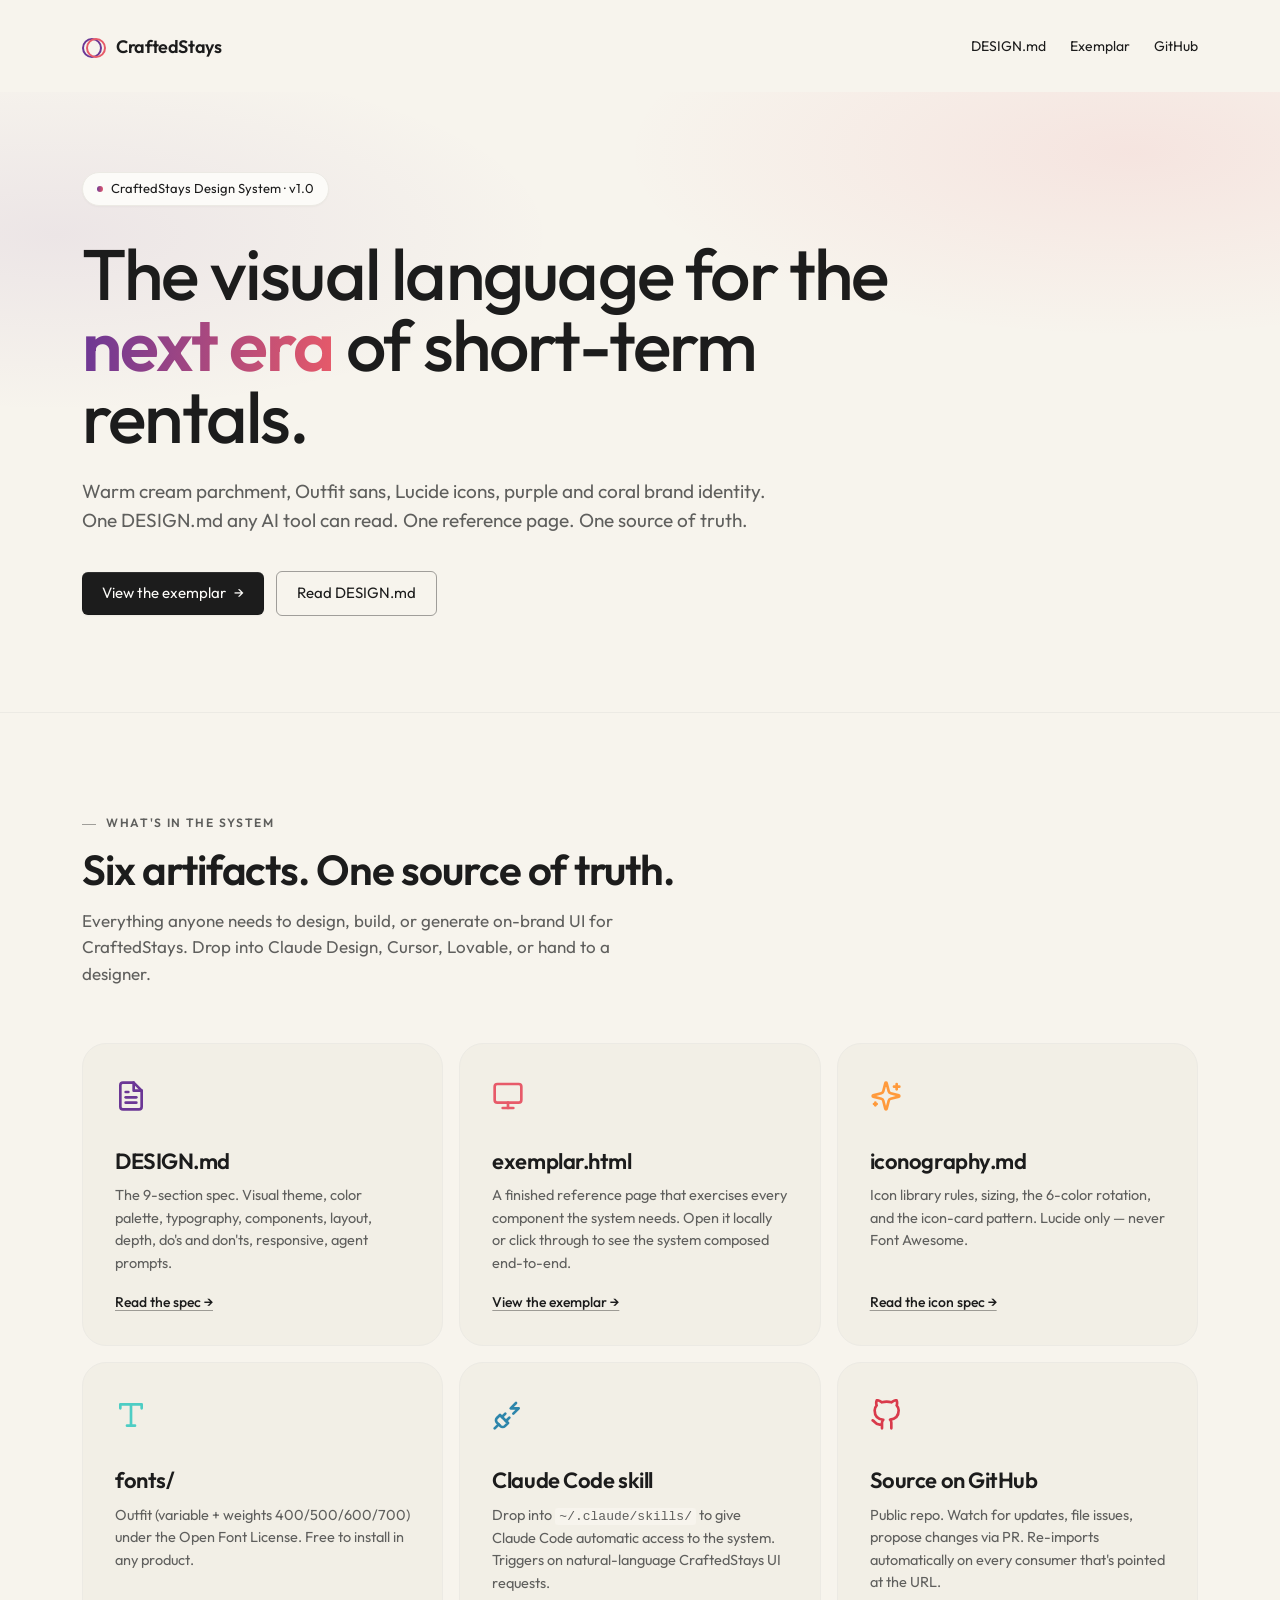
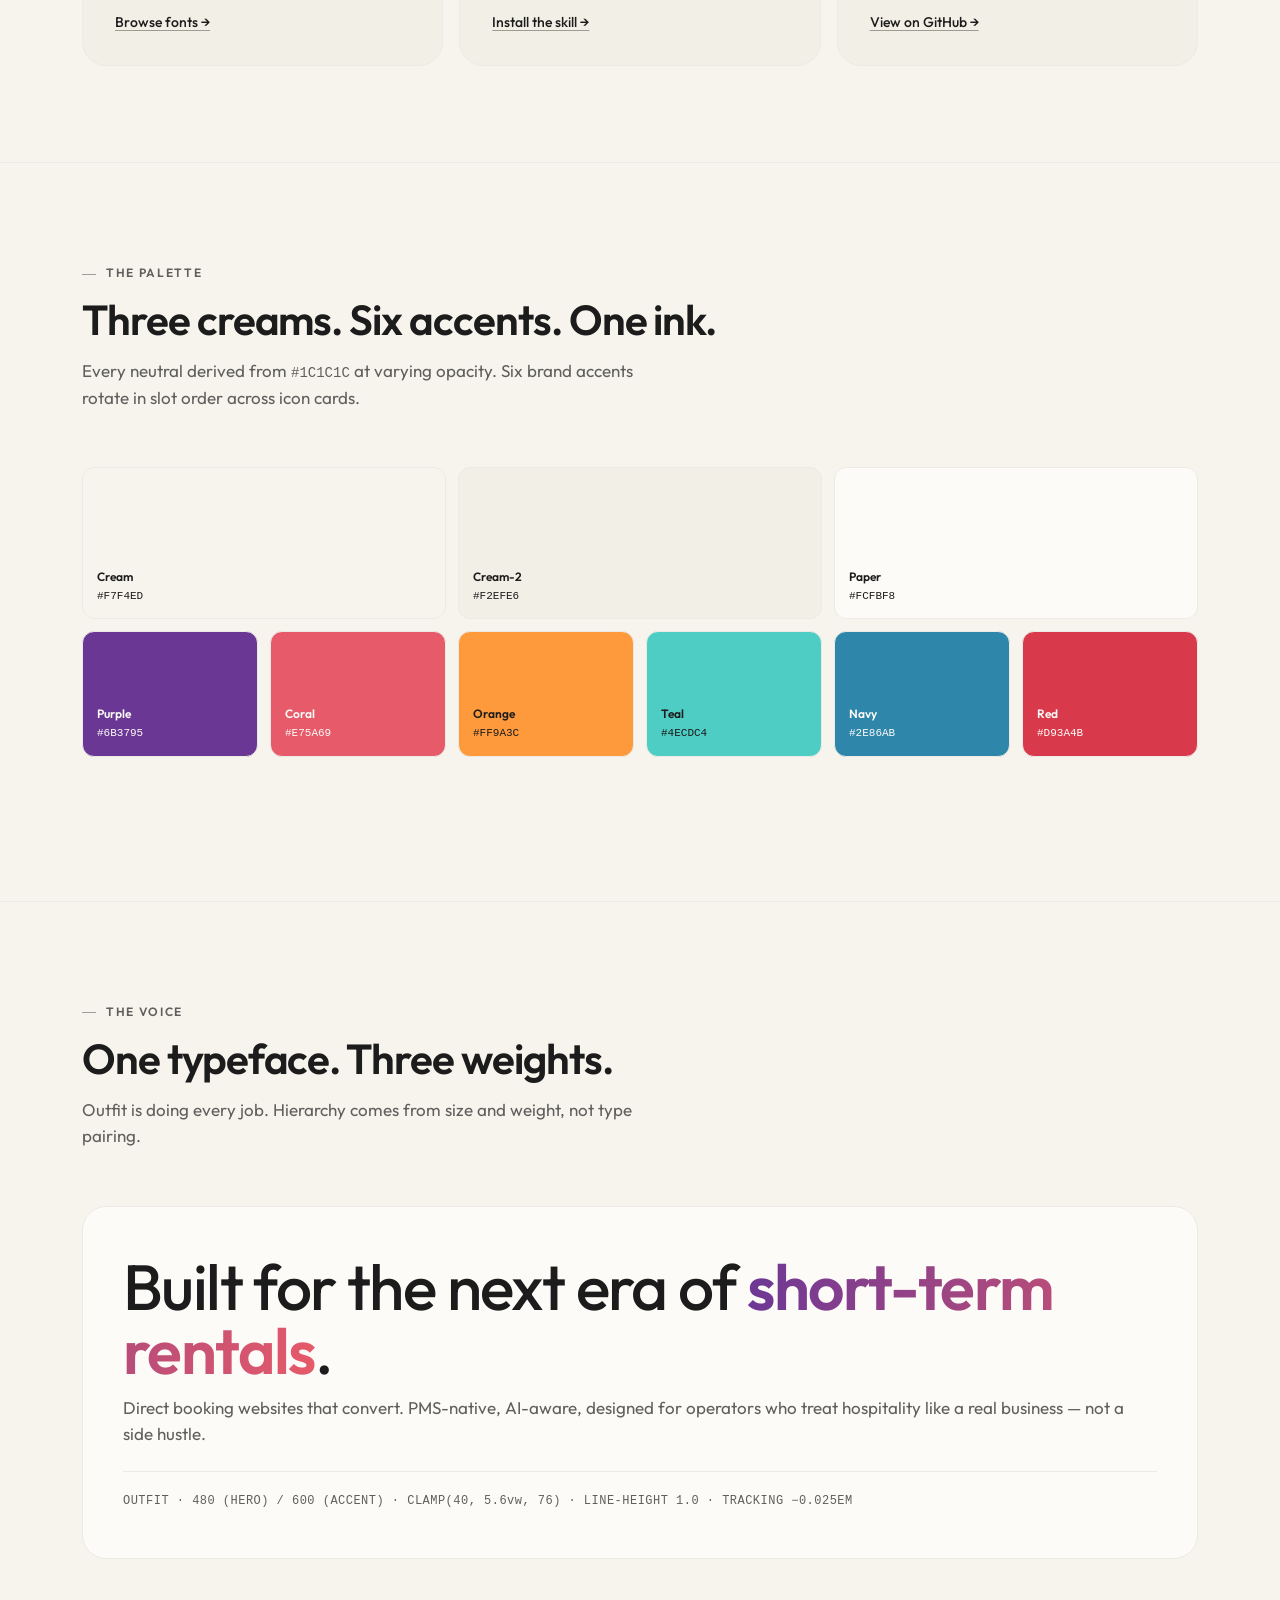
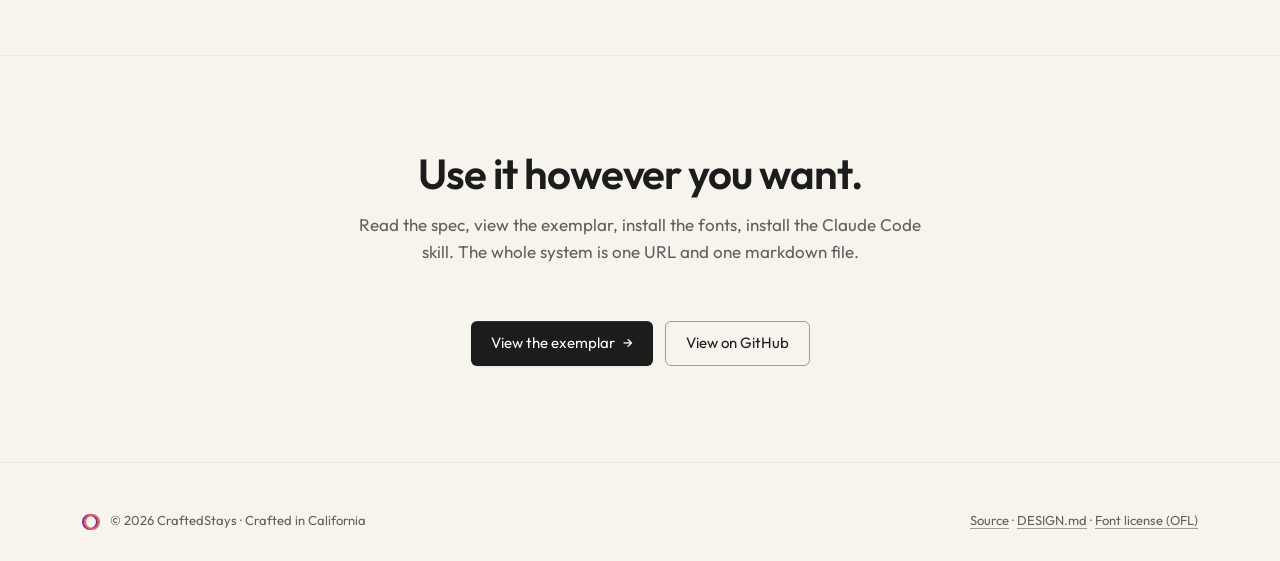
==== index.html @ 86443a81 "Add branded landing page (index.html) for GitHub Pages Self-contained HTML demonstrating the design " ====
<!doctype html>
<html lang="en">
<head>
<meta charset="utf-8" />
<meta name="viewport" content="width=device-width, initial-scale=1" />
<title>CraftedStays Design System</title>
<meta name="description" content="The locked visual language for CraftedStays. Warm cream parchment + Outfit sans + Lucide icons + purple/coral brand identity. DESIGN.md + exemplar + fonts.">
<link rel="preconnect" href="https://fonts.googleapis.com">
<link rel="preconnect" href="https://fonts.gstatic.com" crossorigin>
<link href="https://fonts.googleapis.com/css2?family=Outfit:wght@400;500;600;700&display=swap" rel="stylesheet">
<style>
  :root{
    --cream:#F7F4ED;
    --cream-2:#F2EFE6;
    --paper:#FCFBF8;
    --ink:#1C1C1C;
    --ink-60:#5F5F5D;
    --ink-40:rgba(28,28,28,0.40);
    --line:#ECEAE4;
    --line-strong:#D8D4C6;
    --purple:#6B3795;
    --coral:#E75A69;
    --orange:#FF9A3C;
    --teal:#4ECDC4;
    --navy:#2E86AB;
    --red:#D93A4B;
    --grad: linear-gradient(95deg, #6B3795 0%, #E75A69 100%);
    --max:1180px;
  }
  *{box-sizing:border-box}
  html,body{margin:0;padding:0}
  body{
    font-family:'Outfit',ui-sans-serif,system-ui,sans-serif;
    background:var(--cream);
    color:var(--ink);
    -webkit-font-smoothing:antialiased;
    line-height:1.5;
  }
  .wrap{max-width:var(--max);margin:0 auto;padding:0 32px}

  /* Nav */
  .nav{padding:24px 0}
  .nav-inner{display:flex;align-items:center;justify-content:space-between;height:44px}
  .logo{display:flex;align-items:center;gap:10px;font-weight:600;font-size:18px;letter-spacing:-0.02em}
  .logo-mark{width:24px;height:24px;position:relative;flex-shrink:0}
  .logo-mark::before,.logo-mark::after{content:"";position:absolute;width:16px;height:16px;border:2.5px solid var(--purple);border-radius:50%}
  .logo-mark::before{left:0;top:4px}
  .logo-mark::after{right:0;top:4px;border-color:var(--coral)}
  .nav-links{display:flex;gap:24px;align-items:center}
  .nav a{color:var(--ink);text-decoration:none;font-size:14px;font-weight:400}
  .nav a:hover{text-decoration:underline;text-underline-offset:3px}

  /* Buttons */
  .btn{display:inline-flex;align-items:center;gap:8px;padding:10px 20px;border-radius:6px;font-weight:400;font-size:15px;text-decoration:none;border:none;transition:opacity .15s ease;line-height:1.5}
  .btn-primary{background:var(--ink);color:var(--paper);box-shadow:inset 0 0.5px 0 0 rgba(255,255,255,.2),inset 0 0 0 0.5px rgba(0,0,0,.2),0 1px 2px 0 rgba(0,0,0,.05)}
  .btn-primary:hover{opacity:.9}
  .btn-ghost{background:transparent;color:var(--ink);border:1px solid var(--ink-40)}
  .btn-ghost:hover{background:rgba(28,28,28,0.04)}
  .btn-arrow::after{content:"→";transition:transform .15s ease}
  .btn-arrow:hover::after{transform:translateX(2px)}

  /* Hero */
  .hero{padding:80px 0 96px;position:relative;overflow:hidden}
  .hero::before{content:"";position:absolute;inset:-10% -10% 0;background:radial-gradient(55% 45% at 82% 18%,rgba(231,90,105,0.10),transparent 60%),radial-gradient(50% 40% at 12% 30%,rgba(107,55,149,0.08),transparent 65%);pointer-events:none}
  .hero .wrap{position:relative;z-index:2}
  .hero-eyebrow{display:inline-flex;align-items:center;gap:8px;padding:6px 14px;border-radius:999px;background:var(--paper);border:1px solid var(--line);font-size:13px;font-weight:400;color:var(--ink);margin-bottom:32px;box-shadow:0 1px 2px rgba(0,0,0,.03)}
  .hero-eyebrow::before{content:"";width:6px;height:6px;border-radius:50%;background:var(--grad)}
  h1{font-family:'Outfit';font-weight:480;font-size:clamp(40px,5.6vw,76px);line-height:1.0;letter-spacing:-0.025em;margin:0 0 24px;max-width:18ch;color:var(--ink)}
  h1 .accent{font-weight:600;background:var(--grad);-webkit-background-clip:text;background-clip:text;-webkit-text-fill-color:transparent;color:transparent}
  .hero-sub{font-size:19px;line-height:1.55;color:var(--ink-60);max-width:60ch;margin:0 0 36px;font-weight:400}
  .hero-cta{display:flex;gap:12px;align-items:center;flex-wrap:wrap}

  /* Section */
  .section{padding:96px 0;border-top:1px solid var(--line)}
  .section-eyebrow{display:inline-block;font-size:12px;font-weight:600;letter-spacing:0.14em;text-transform:uppercase;color:var(--ink-60);margin-bottom:16px}
  .section-eyebrow::before{content:"";display:inline-block;width:14px;height:1px;background:var(--ink-40);vertical-align:middle;margin-right:10px}
  .section-title{font-family:'Outfit';font-weight:600;font-size:clamp(28px,3.6vw,42px);line-height:1.05;letter-spacing:-0.025em;margin:0 0 16px}
  .section-lede{font-size:17px;color:var(--ink-60);max-width:54ch;margin:0 0 56px;line-height:1.55}

  /* Asset cards */
  .grid{display:grid;grid-template-columns:repeat(3,1fr);gap:16px}
  @media (max-width:880px){.grid{grid-template-columns:1fr}}
  .card{background:var(--cream-2);border:1px solid var(--line);border-radius:24px;padding:36px 32px 32px;transition:border-color .15s ease;text-decoration:none;color:inherit;display:flex;flex-direction:column}
  .card:hover{border-color:var(--line-strong)}
  .card .icon{width:32px;height:32px;display:flex;align-items:center;justify-content:center;margin-bottom:36px}
  .card .icon svg{width:32px;height:32px;display:block}
  .card:nth-child(1) .icon{color:var(--purple)}
  .card:nth-child(2) .icon{color:var(--coral)}
  .card:nth-child(3) .icon{color:var(--orange)}
  .card:nth-child(4) .icon{color:var(--teal)}
  .card:nth-child(5) .icon{color:var(--navy)}
  .card:nth-child(6) .icon{color:var(--red)}
  .card h3{font-family:'Outfit';font-weight:600;font-size:22px;line-height:1.2;letter-spacing:-0.02em;margin:0 0 10px}
  .card p{font-size:14.5px;color:var(--ink-60);line-height:1.55;margin:0 0 18px;flex:1}
  .card-link{font-size:14px;color:var(--ink);text-decoration:underline;text-underline-offset:3px;text-decoration-color:var(--ink-40);font-weight:500}
  .card:hover .card-link{text-decoration-color:var(--ink)}

  /* Tokens swatches */
  .tokens{display:grid;grid-template-columns:repeat(6,1fr);gap:12px;margin-bottom:48px}
  @media (max-width:680px){.tokens{grid-template-columns:repeat(3,1fr)}}
  .tok{aspect-ratio:1.4/1;border-radius:12px;border:1px solid var(--line);display:flex;flex-direction:column;justify-content:flex-end;padding:14px;font-size:11px;font-family:ui-monospace,Menlo,monospace;color:var(--paper)}
  .tok span{display:block;font-weight:600;font-size:12px;margin-bottom:2px;font-family:'Outfit'}
  .tok-1{background:var(--purple)}
  .tok-2{background:var(--coral)}
  .tok-3{background:var(--orange);color:var(--ink)}
  .tok-4{background:var(--teal);color:var(--ink)}
  .tok-5{background:var(--navy)}
  .tok-6{background:var(--red)}
  .tok-cream-row{display:grid;grid-template-columns:repeat(3,1fr);gap:12px}
  .tok-cream{aspect-ratio:2.4/1;border-radius:12px;border:1px solid var(--line);display:flex;flex-direction:column;justify-content:flex-end;padding:14px;font-family:ui-monospace,Menlo,monospace;font-size:11px;color:var(--ink)}
  .tok-cream span{display:block;font-weight:600;font-size:12px;margin-bottom:2px;font-family:'Outfit'}
  .tok-cream.t-cream{background:var(--cream)}
  .tok-cream.t-cream-2{background:var(--cream-2)}
  .tok-cream.t-paper{background:var(--paper)}

  /* Type sample */
  .type-sample{background:var(--paper);border:1px solid var(--line);border-radius:24px;padding:48px 40px}
  .type-sample h2{font-family:'Outfit';font-weight:480;font-size:64px;line-height:1.0;letter-spacing:-0.025em;margin:0 0 12px}
  .type-sample h2 .accent{font-weight:600;background:var(--grad);-webkit-background-clip:text;background-clip:text;-webkit-text-fill-color:transparent}
  .type-sample p{font-size:17px;color:var(--ink-60);line-height:1.55;margin:0 0 8px}
  .type-sample .meta{font-size:12px;color:var(--ink-60);font-family:ui-monospace,Menlo,monospace;letter-spacing:0.04em;margin-top:24px;padding-top:20px;border-top:1px solid var(--line)}

  /* Footer */
  .foot{padding:48px 0 32px;border-top:1px solid var(--line);font-size:13px;color:var(--ink-60)}
  .foot-inner{display:flex;align-items:center;justify-content:space-between;gap:24px;flex-wrap:wrap}
  .foot-mark{display:flex;align-items:center;gap:10px}
  .foot-mark .logo-mark{width:18px;height:18px}
  .foot-mark .logo-mark::before,.foot-mark .logo-mark::after{width:12px;height:12px;border-width:2px}
  .foot-mark .logo-mark::before{left:0;top:3px}
  .foot-mark .logo-mark::after{right:0;top:3px}
  .foot a{color:var(--ink-60);text-decoration:underline;text-underline-offset:3px;text-decoration-color:var(--ink-40)}
  .foot a:hover{color:var(--ink)}
</style>
</head>
<body>
<header class="nav">
  <div class="wrap nav-inner">
    <div class="logo"><span class="logo-mark"></span>CraftedStays</div>
    <div class="nav-links">
      <a href="DESIGN.md">DESIGN.md</a>
      <a href="exemplar.html">Exemplar</a>
      <a href="https://github.com/thegilbertchan/craftedstays-design-system">GitHub</a>
    </div>
  </div>
</header>

<section class="hero">
  <div class="wrap">
    <div class="hero-eyebrow">CraftedStays Design System · v1.0</div>
    <h1>The visual language for the <span class="accent">next era</span> of short-term rentals.</h1>
    <p class="hero-sub">Warm cream parchment, Outfit sans, Lucide icons, purple and coral brand identity. One DESIGN.md any AI tool can read. One reference page. One source of truth.</p>
    <div class="hero-cta">
      <a href="exemplar.html" class="btn btn-primary btn-arrow">View the exemplar</a>
      <a href="DESIGN.md" class="btn btn-ghost">Read DESIGN.md</a>
    </div>
  </div>
</section>

<section class="section">
  <div class="wrap">
    <div class="section-eyebrow">What's in the system</div>
    <h2 class="section-title">Six artifacts. One source of truth.</h2>
    <p class="section-lede">Everything anyone needs to design, build, or generate on-brand UI for CraftedStays. Drop into Claude Design, Cursor, Lovable, or hand to a designer.</p>
    <div class="grid">
      <a href="DESIGN.md" class="card">
        <div class="icon"><svg xmlns="http://www.w3.org/2000/svg" viewBox="0 0 24 24" fill="none" stroke="currentColor" stroke-width="2" stroke-linecap="round" stroke-linejoin="round"><path d="M14 2H6a2 2 0 0 0-2 2v16a2 2 0 0 0 2 2h12a2 2 0 0 0 2-2V8z"/><polyline points="14 2 14 8 20 8"/><line x1="16" y1="13" x2="8" y2="13"/><line x1="16" y1="17" x2="8" y2="17"/><polyline points="10 9 9 9 8 9"/></svg></div>
        <h3>DESIGN.md</h3>
        <p>The 9-section spec. Visual theme, color palette, typography, components, layout, depth, do's and don'ts, responsive, agent prompts.</p>
        <span class="card-link">Read the spec →</span>
      </a>
      <a href="exemplar.html" class="card">
        <div class="icon"><svg xmlns="http://www.w3.org/2000/svg" viewBox="0 0 24 24" fill="none" stroke="currentColor" stroke-width="2" stroke-linecap="round" stroke-linejoin="round"><rect x="2" y="3" width="20" height="14" rx="2" ry="2"/><line x1="8" y1="21" x2="16" y2="21"/><line x1="12" y1="17" x2="12" y2="21"/></svg></div>
        <h3>exemplar.html</h3>
        <p>A finished reference page that exercises every component the system needs. Open it locally or click through to see the system composed end-to-end.</p>
        <span class="card-link">View the exemplar →</span>
      </a>
      <a href="iconography.md" class="card">
        <div class="icon"><svg xmlns="http://www.w3.org/2000/svg" viewBox="0 0 24 24" fill="none" stroke="currentColor" stroke-width="2" stroke-linecap="round" stroke-linejoin="round"><path d="M9.937 15.5A2 2 0 0 0 8.5 14.063l-6.135-1.582a.5.5 0 0 1 0-.962L8.5 9.936A2 2 0 0 0 9.937 8.5l1.582-6.135a.5.5 0 0 1 .963 0L14.063 8.5A2 2 0 0 0 15.5 9.937l6.135 1.581a.5.5 0 0 1 0 .964L15.5 14.063a2 2 0 0 0-1.437 1.437l-1.582 6.135a.5.5 0 0 1-.963 0z"/><path d="M20 3v4"/><path d="M22 5h-4"/><path d="M4 17v2"/><path d="M5 18H3"/></svg></div>
        <h3>iconography.md</h3>
        <p>Icon library rules, sizing, the 6-color rotation, and the icon-card pattern. Lucide only — never Font Awesome.</p>
        <span class="card-link">Read the icon spec →</span>
      </a>
      <a href="fonts/" class="card">
        <div class="icon"><svg xmlns="http://www.w3.org/2000/svg" viewBox="0 0 24 24" fill="none" stroke="currentColor" stroke-width="2" stroke-linecap="round" stroke-linejoin="round"><polyline points="4 7 4 4 20 4 20 7"/><line x1="9" y1="20" x2="15" y2="20"/><line x1="12" y1="4" x2="12" y2="20"/></svg></div>
        <h3>fonts/</h3>
        <p>Outfit (variable + weights 400/500/600/700) under the Open Font License. Free to install in any product.</p>
        <span class="card-link">Browse fonts →</span>
      </a>
      <a href="skill/" class="card">
        <div class="icon"><svg xmlns="http://www.w3.org/2000/svg" viewBox="0 0 24 24" fill="none" stroke="currentColor" stroke-width="2" stroke-linecap="round" stroke-linejoin="round"><path d="M6.3 20.3a2.4 2.4 0 0 0 3.4 0L12 18l-6-6-2.3 2.3a2.4 2.4 0 0 0 0 3.4Z"/><path d="m2 22 3-3"/><path d="M7.5 13.5 10 11"/><path d="M10.5 16.5 13 14"/><path d="m18 3-4 4h6l-4 4"/></svg></div>
        <h3>Claude Code skill</h3>
        <p>Drop into <code style="font-size:13px;background:var(--cream);padding:1px 4px;border-radius:3px">~/.claude/skills/</code> to give Claude Code automatic access to the system. Triggers on natural-language CraftedStays UI requests.</p>
        <span class="card-link">Install the skill →</span>
      </a>
      <a href="https://github.com/thegilbertchan/craftedstays-design-system" class="card">
        <div class="icon"><svg xmlns="http://www.w3.org/2000/svg" viewBox="0 0 24 24" fill="none" stroke="currentColor" stroke-width="2" stroke-linecap="round" stroke-linejoin="round"><path d="M9 19c-5 1.5-5-2.5-7-3m14 6v-3.87a3.37 3.37 0 0 0-.94-2.61c3.14-.35 6.44-1.54 6.44-7A5.44 5.44 0 0 0 20 4.77 5.07 5.07 0 0 0 19.91 1S18.73.65 16 2.48a13.38 13.38 0 0 0-7 0C6.27.65 5.09 1 5.09 1A5.07 5.07 0 0 0 5 4.77a5.44 5.44 0 0 0-1.5 3.78c0 5.42 3.3 6.61 6.44 7A3.37 3.37 0 0 0 9 18.13V22"/></svg></div>
        <h3>Source on GitHub</h3>
        <p>Public repo. Watch for updates, file issues, propose changes via PR. Re-imports automatically on every consumer that's pointed at the URL.</p>
        <span class="card-link">View on GitHub →</span>
      </a>
    </div>
  </div>
</section>

<section class="section">
  <div class="wrap">
    <div class="section-eyebrow">The palette</div>
    <h2 class="section-title">Three creams. Six accents. One ink.</h2>
    <p class="section-lede">Every neutral derived from <code style="font-family:ui-monospace,Menlo,monospace;font-size:14px">#1C1C1C</code> at varying opacity. Six brand accents rotate in slot order across icon cards.</p>
    <div class="tok-cream-row" style="margin-bottom:12px">
      <div class="tok-cream t-cream"><span>Cream</span>#F7F4ED</div>
      <div class="tok-cream t-cream-2"><span>Cream-2</span>#F2EFE6</div>
      <div class="tok-cream t-paper"><span>Paper</span>#FCFBF8</div>
    </div>
    <div class="tokens">
      <div class="tok tok-1"><span>Purple</span>#6B3795</div>
      <div class="tok tok-2"><span>Coral</span>#E75A69</div>
      <div class="tok tok-3"><span>Orange</span>#FF9A3C</div>
      <div class="tok tok-4"><span>Teal</span>#4ECDC4</div>
      <div class="tok tok-5"><span>Navy</span>#2E86AB</div>
      <div class="tok tok-6"><span>Red</span>#D93A4B</div>
    </div>
  </div>
</section>

<section class="section">
  <div class="wrap">
    <div class="section-eyebrow">The voice</div>
    <h2 class="section-title">One typeface. Three weights.</h2>
    <p class="section-lede">Outfit is doing every job. Hierarchy comes from size and weight, not type pairing.</p>
    <div class="type-sample">
      <h2>Built for the next era of <span class="accent">short-term rentals</span>.</h2>
      <p>Direct booking websites that convert. PMS-native, AI-aware, designed for operators who treat hospitality like a real business — not a side hustle.</p>
      <div class="meta">OUTFIT · 480 (HERO) / 600 (ACCENT) · CLAMP(40, 5.6vw, 76) · LINE-HEIGHT 1.0 · TRACKING −0.025EM</div>
    </div>
  </div>
</section>

<section class="section">
  <div class="wrap" style="text-align:center">
    <h2 class="section-title">Use it however you want.</h2>
    <p class="section-lede" style="margin-left:auto;margin-right:auto">Read the spec, view the exemplar, install the fonts, install the Claude Code skill. The whole system is one URL and one markdown file.</p>
    <div style="display:flex;gap:12px;justify-content:center;flex-wrap:wrap">
      <a href="exemplar.html" class="btn btn-primary btn-arrow">View the exemplar</a>
      <a href="https://github.com/thegilbertchan/craftedstays-design-system" class="btn btn-ghost">View on GitHub</a>
    </div>
  </div>
</section>

<footer class="foot">
  <div class="wrap foot-inner">
    <div class="foot-mark">
      <span class="logo-mark"></span>
      <span>© 2026 CraftedStays · Crafted in California</span>
    </div>
    <div>
      <a href="https://github.com/thegilbertchan/craftedstays-design-system">Source</a> ·
      <a href="DESIGN.md">DESIGN.md</a> ·
      <a href="fonts/OFL.txt">Font license (OFL)</a>
    </div>
  </div>
</footer>
</body>
</html>
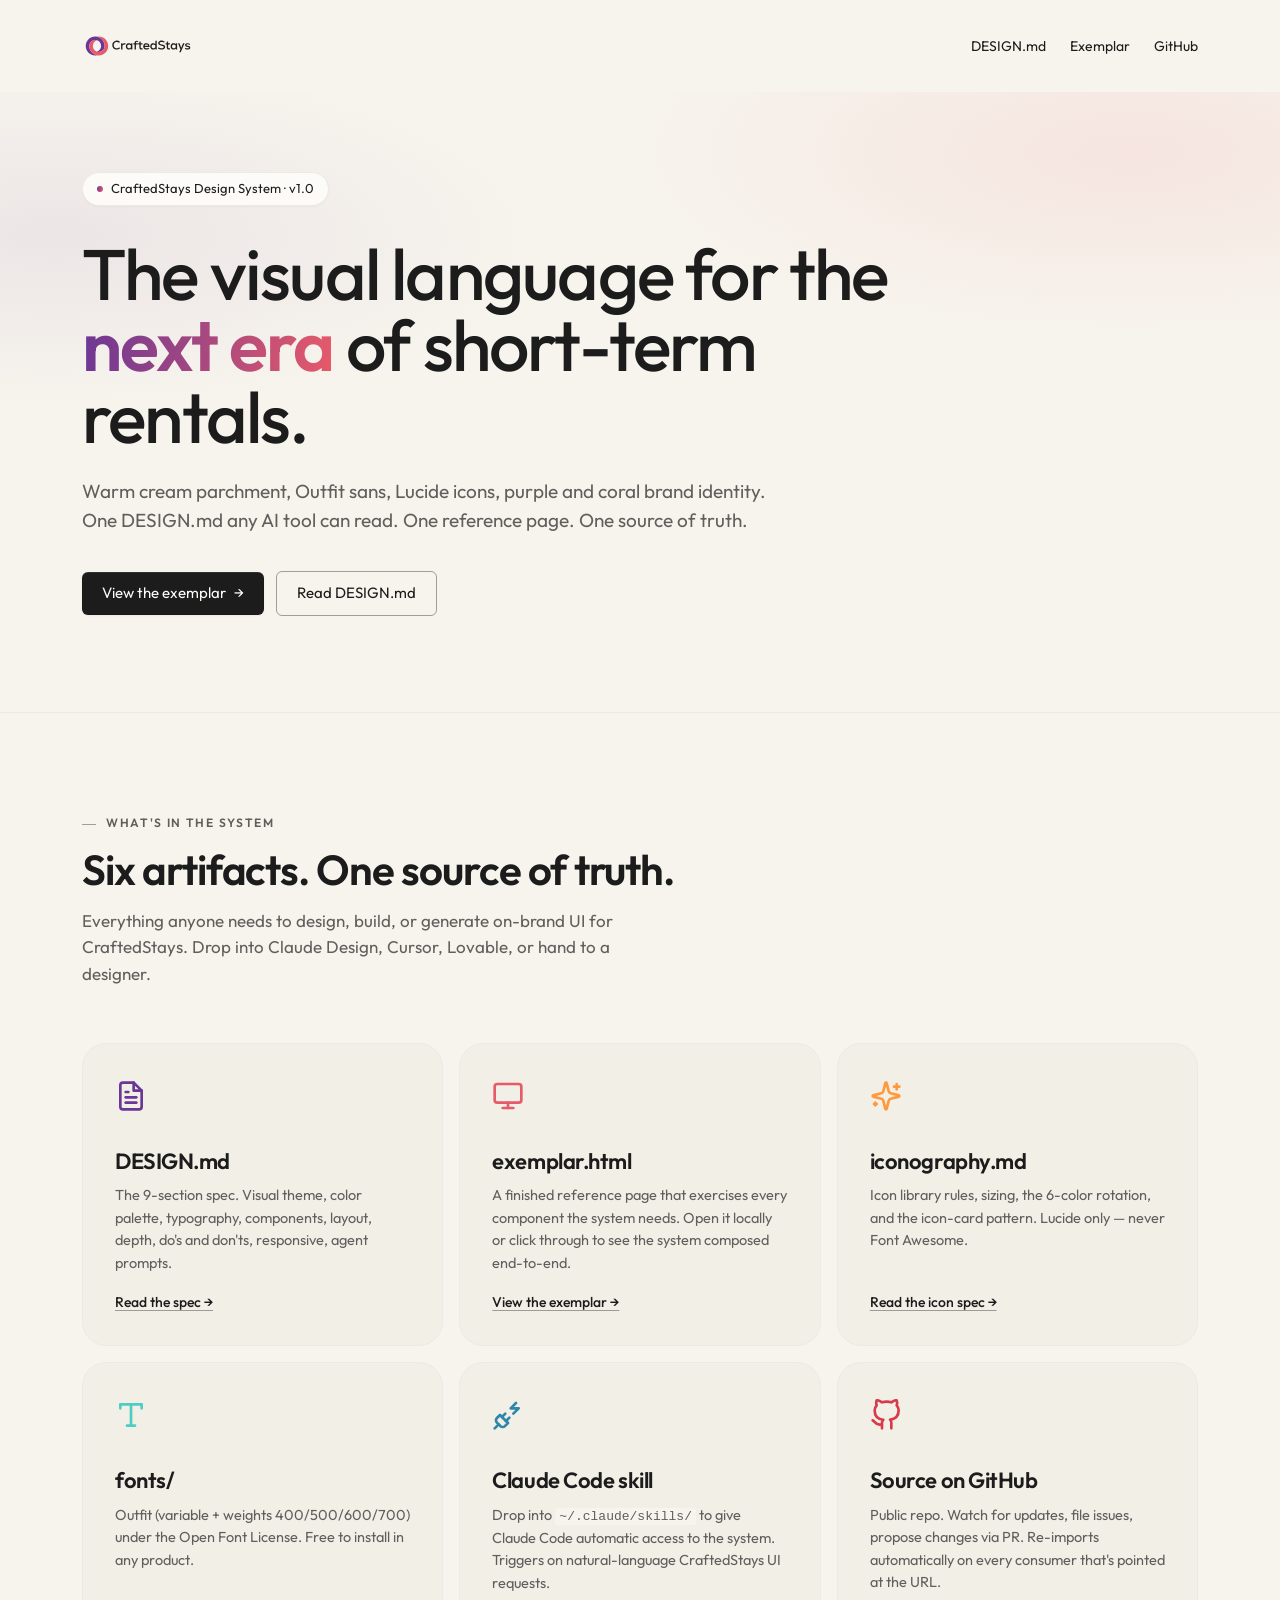
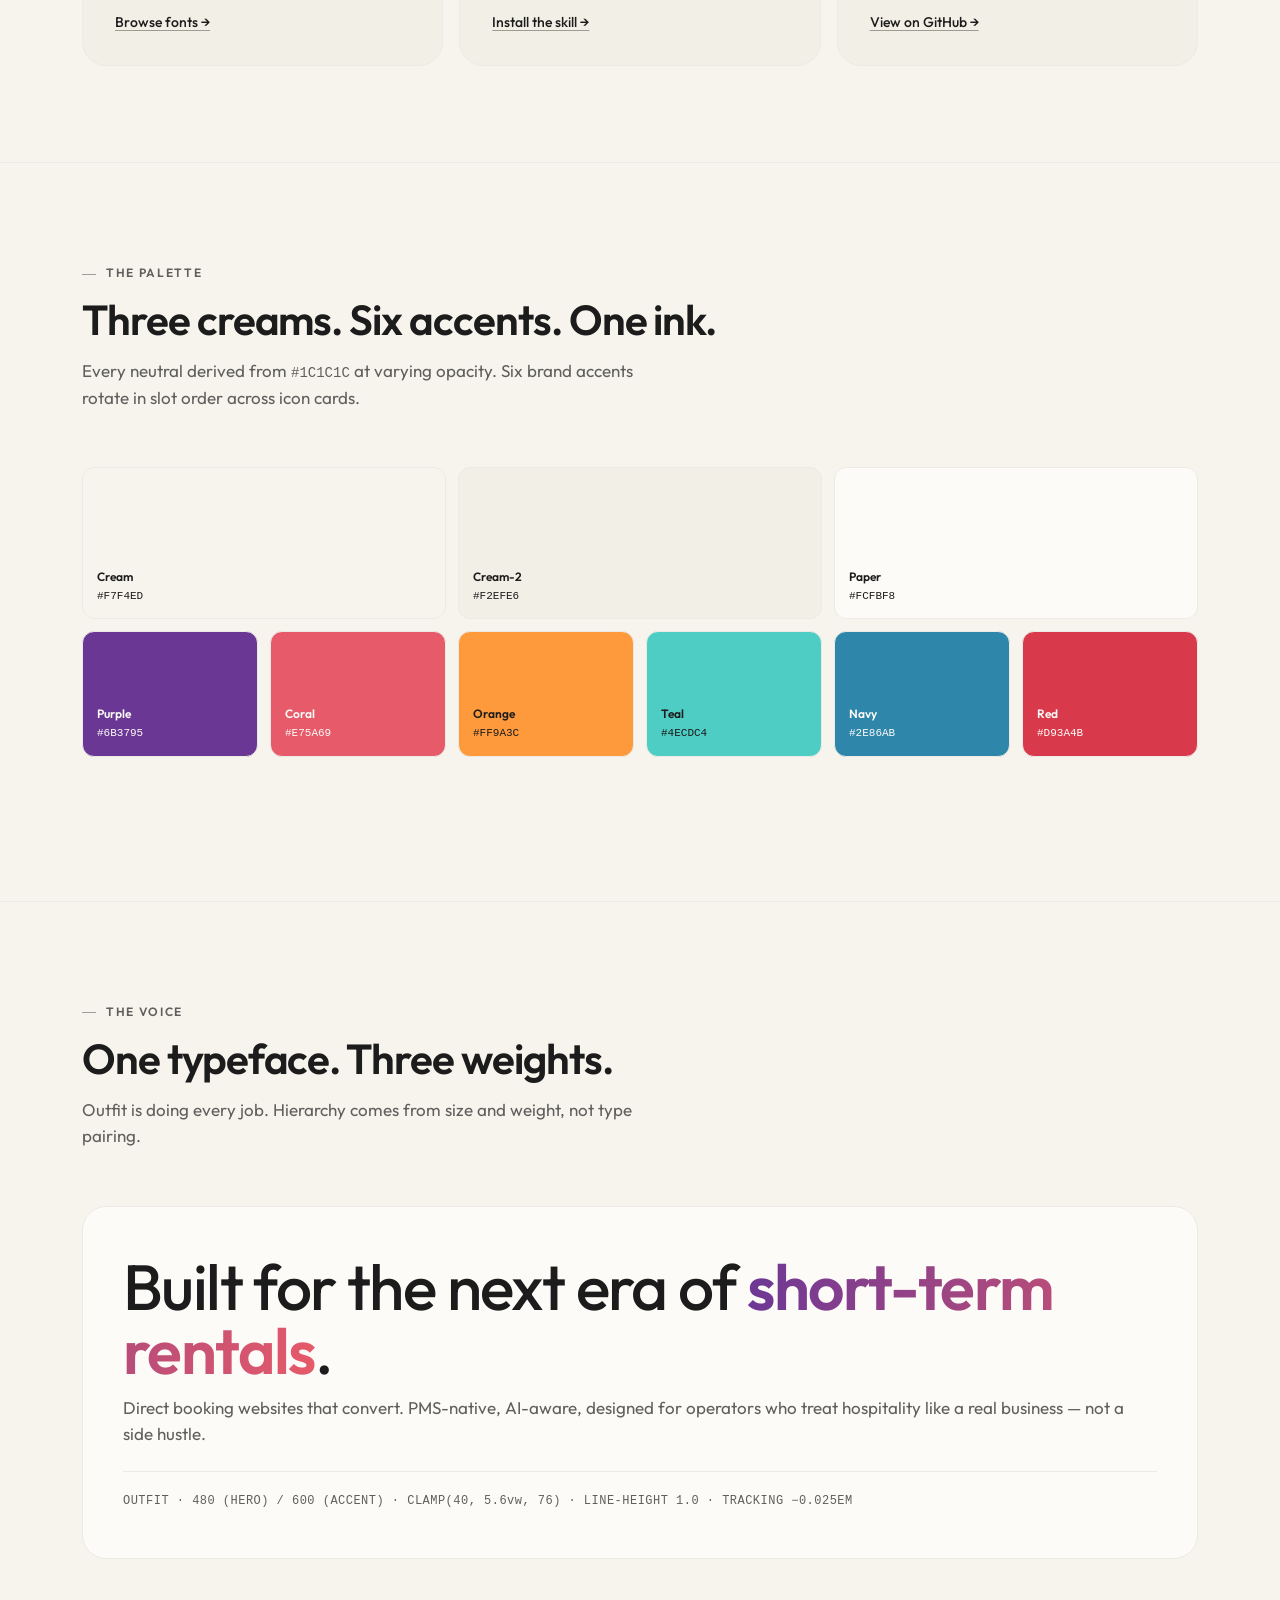
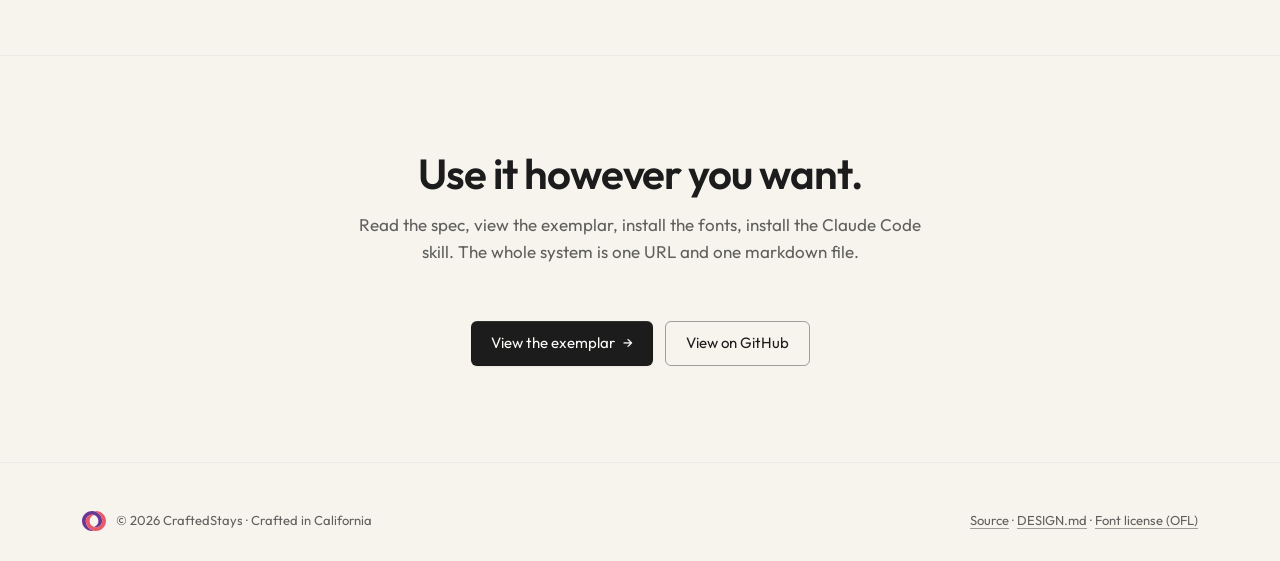
==== commit f32ac429: "Use the real logo SVGs everywhere; retire the CSS-drawn mark The thin two-circle CSS .logo-mark + ha" ====
--- a/index.html
+++ b/index.html
@@ -41,11 +41,8 @@
   /* Nav */
   .nav{padding:24px 0}
   .nav-inner{display:flex;align-items:center;justify-content:space-between;height:44px}
-  .logo{display:flex;align-items:center;gap:10px;font-weight:600;font-size:18px;letter-spacing:-0.02em}
-  .logo-mark{width:24px;height:24px;position:relative;flex-shrink:0}
-  .logo-mark::before,.logo-mark::after{content:"";position:absolute;width:16px;height:16px;border:2.5px solid var(--purple);border-radius:50%}
-  .logo-mark::before{left:0;top:4px}
-  .logo-mark::after{right:0;top:4px;border-color:var(--coral)}
+  .logo{display:flex;align-items:center}
+  .logo img{height:28px;width:auto;display:block}
   .nav-links{display:flex;gap:24px;align-items:center}
   .nav a{color:var(--ink);text-decoration:none;font-size:14px;font-weight:400}
   .nav a:hover{text-decoration:underline;text-underline-offset:3px}
@@ -124,10 +121,7 @@
   .foot{padding:48px 0 32px;border-top:1px solid var(--line);font-size:13px;color:var(--ink-60)}
   .foot-inner{display:flex;align-items:center;justify-content:space-between;gap:24px;flex-wrap:wrap}
   .foot-mark{display:flex;align-items:center;gap:10px}
-  .foot-mark .logo-mark{width:18px;height:18px}
-  .foot-mark .logo-mark::before,.foot-mark .logo-mark::after{width:12px;height:12px;border-width:2px}
-  .foot-mark .logo-mark::before{left:0;top:3px}
-  .foot-mark .logo-mark::after{right:0;top:3px}
+  .foot-mark img{height:20px;width:auto;display:block}
   .foot a{color:var(--ink-60);text-decoration:underline;text-underline-offset:3px;text-decoration-color:var(--ink-40)}
   .foot a:hover{color:var(--ink)}
 </style>
@@ -135,7 +129,7 @@
 <body>
 <header class="nav">
   <div class="wrap nav-inner">
-    <div class="logo"><span class="logo-mark"></span>CraftedStays</div>
+    <a href="/" class="logo" aria-label="CraftedStays"><img src="lg_dark.svg" alt="CraftedStays"></a>
     <div class="nav-links">
       <a href="DESIGN.md">DESIGN.md</a>
       <a href="exemplar.html">Exemplar</a>
@@ -250,7 +244,7 @@
 <footer class="foot">
   <div class="wrap foot-inner">
     <div class="foot-mark">
-      <span class="logo-mark"></span>
+      <img src="mark_dark.svg" alt="CraftedStays">
       <span>© 2026 CraftedStays · Crafted in California</span>
     </div>
     <div>
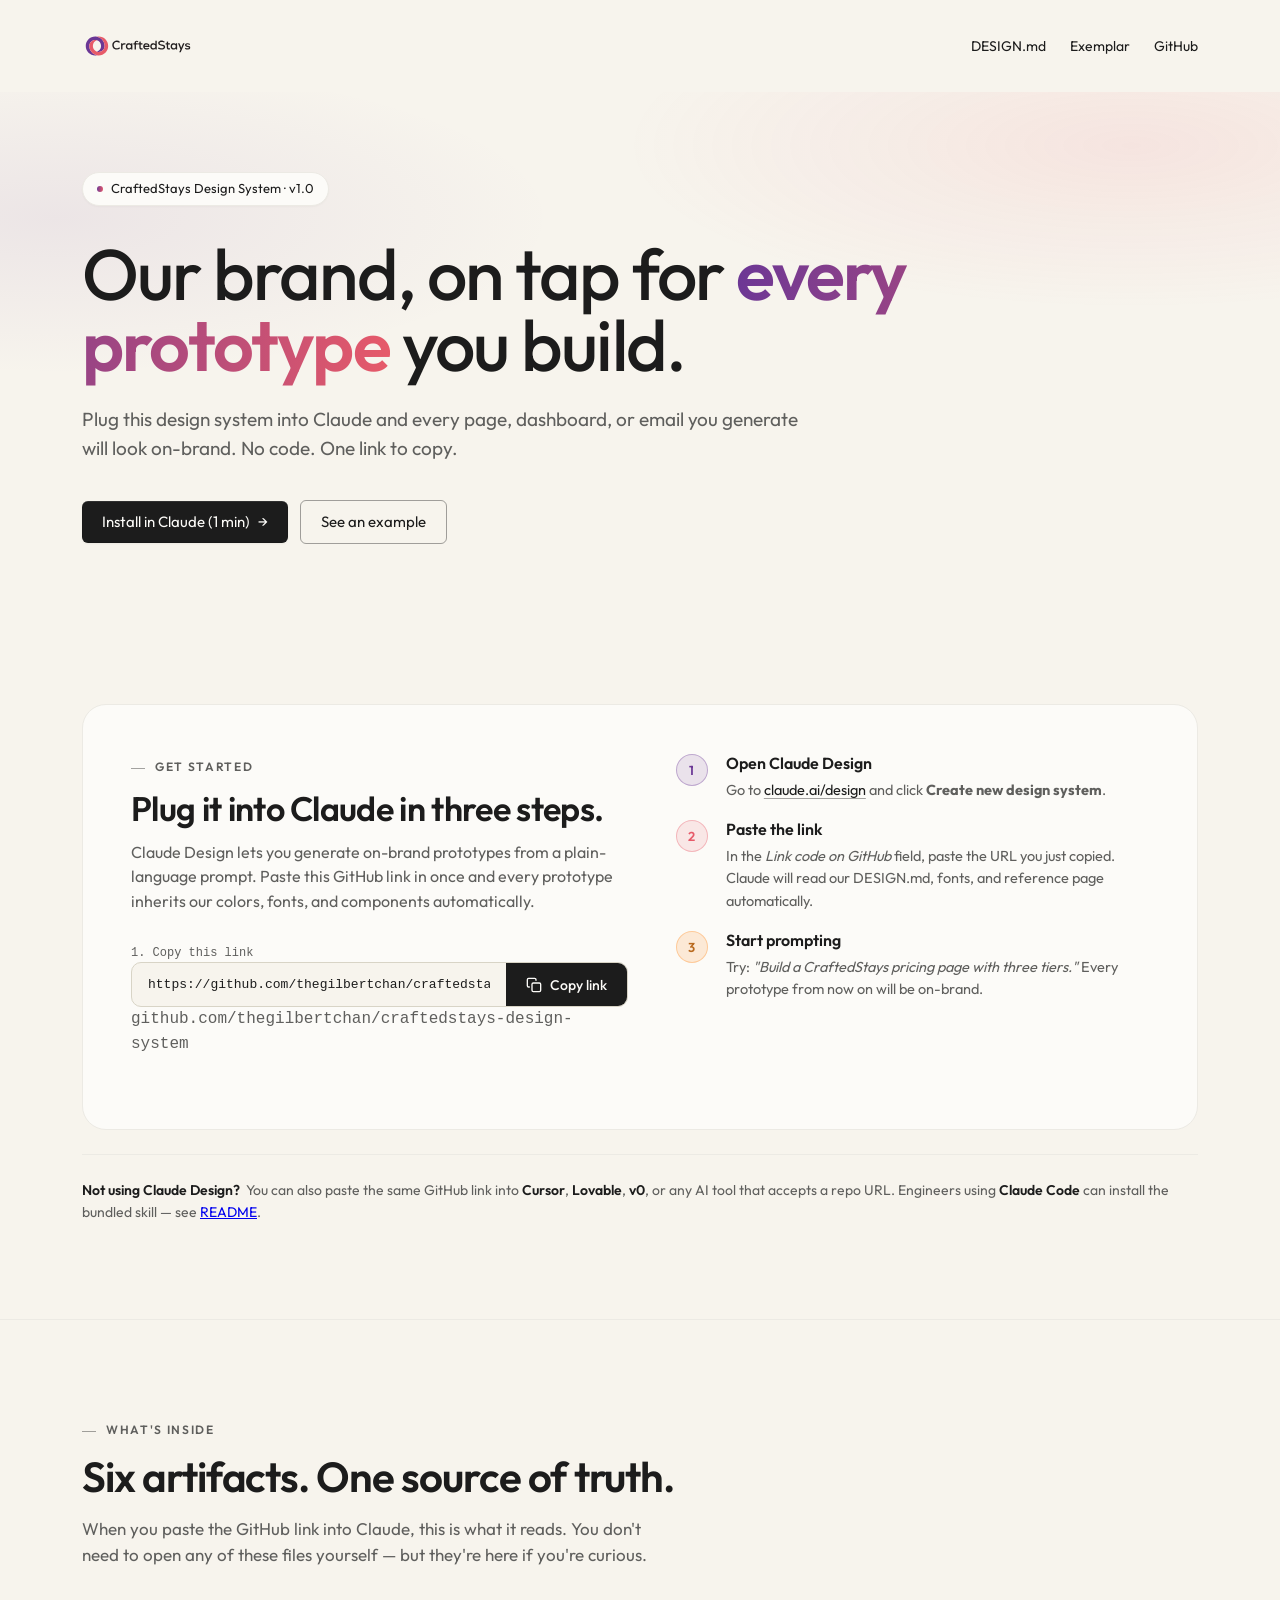
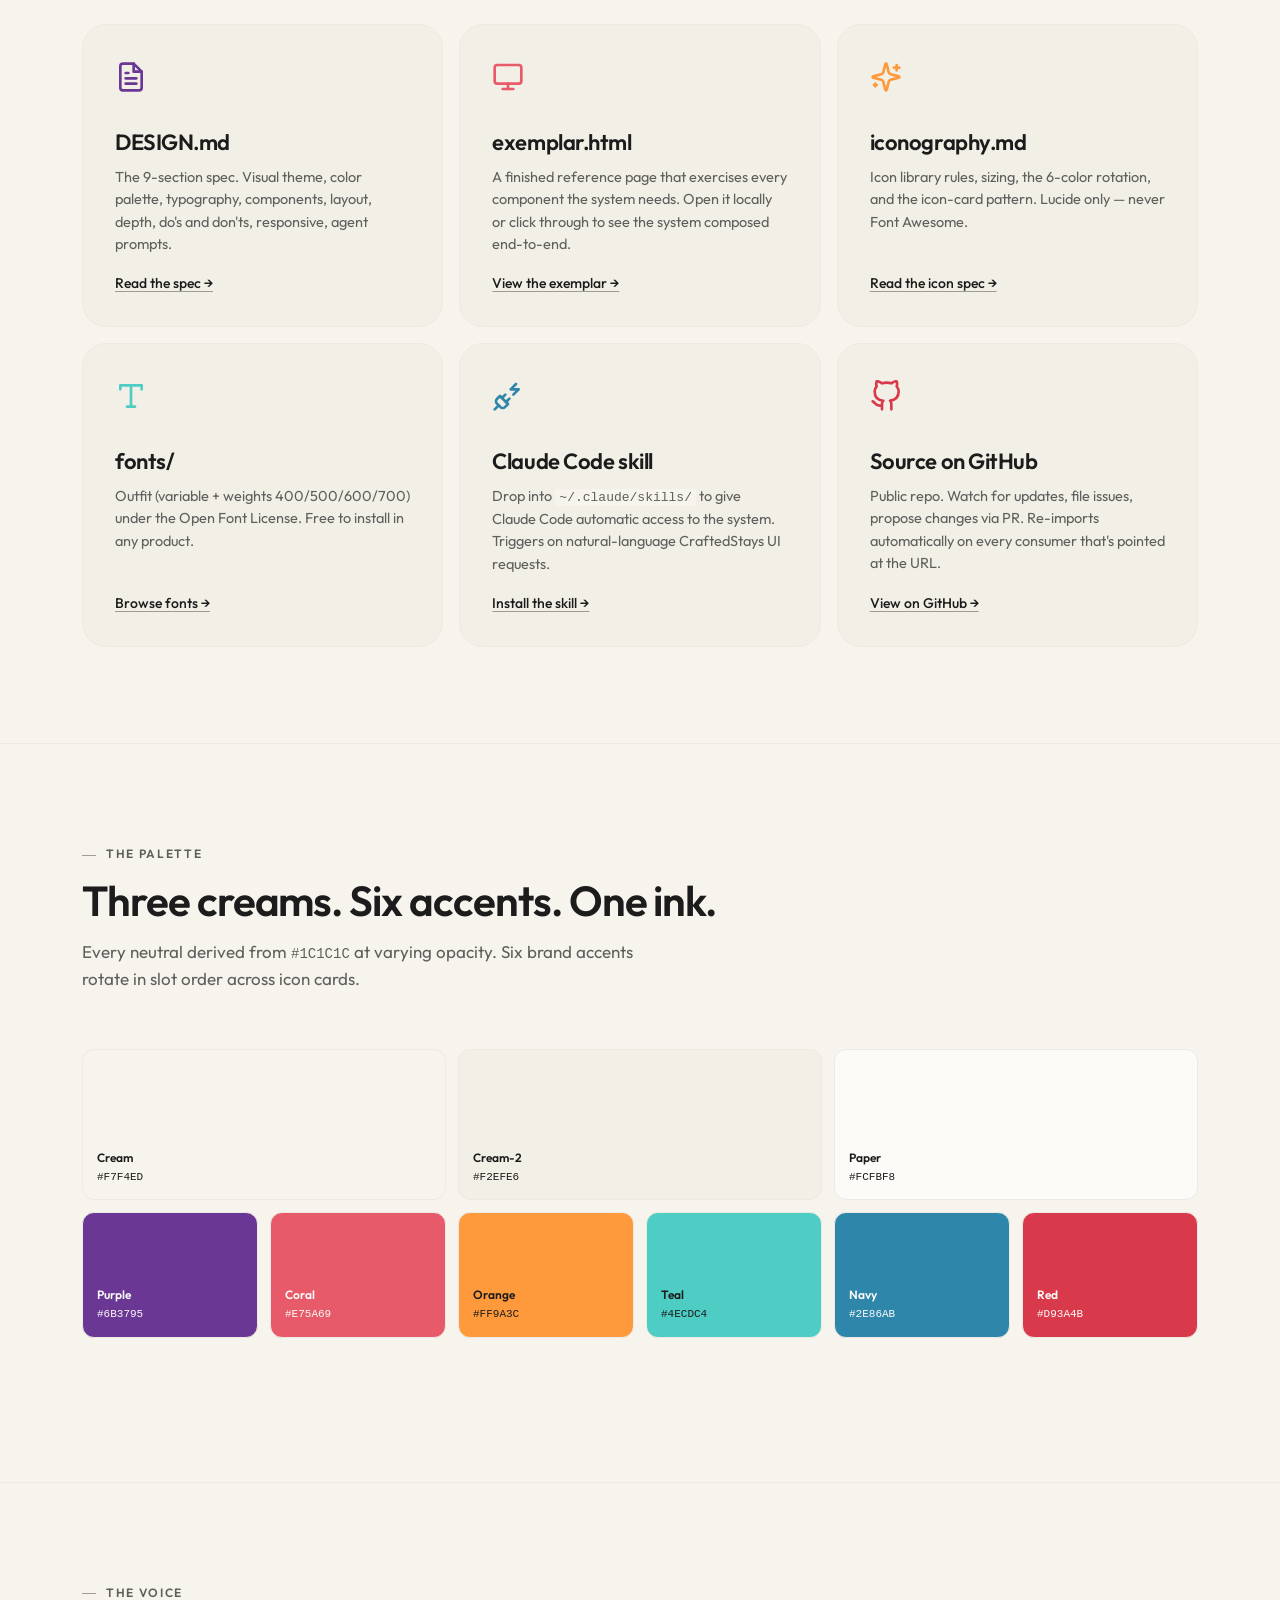
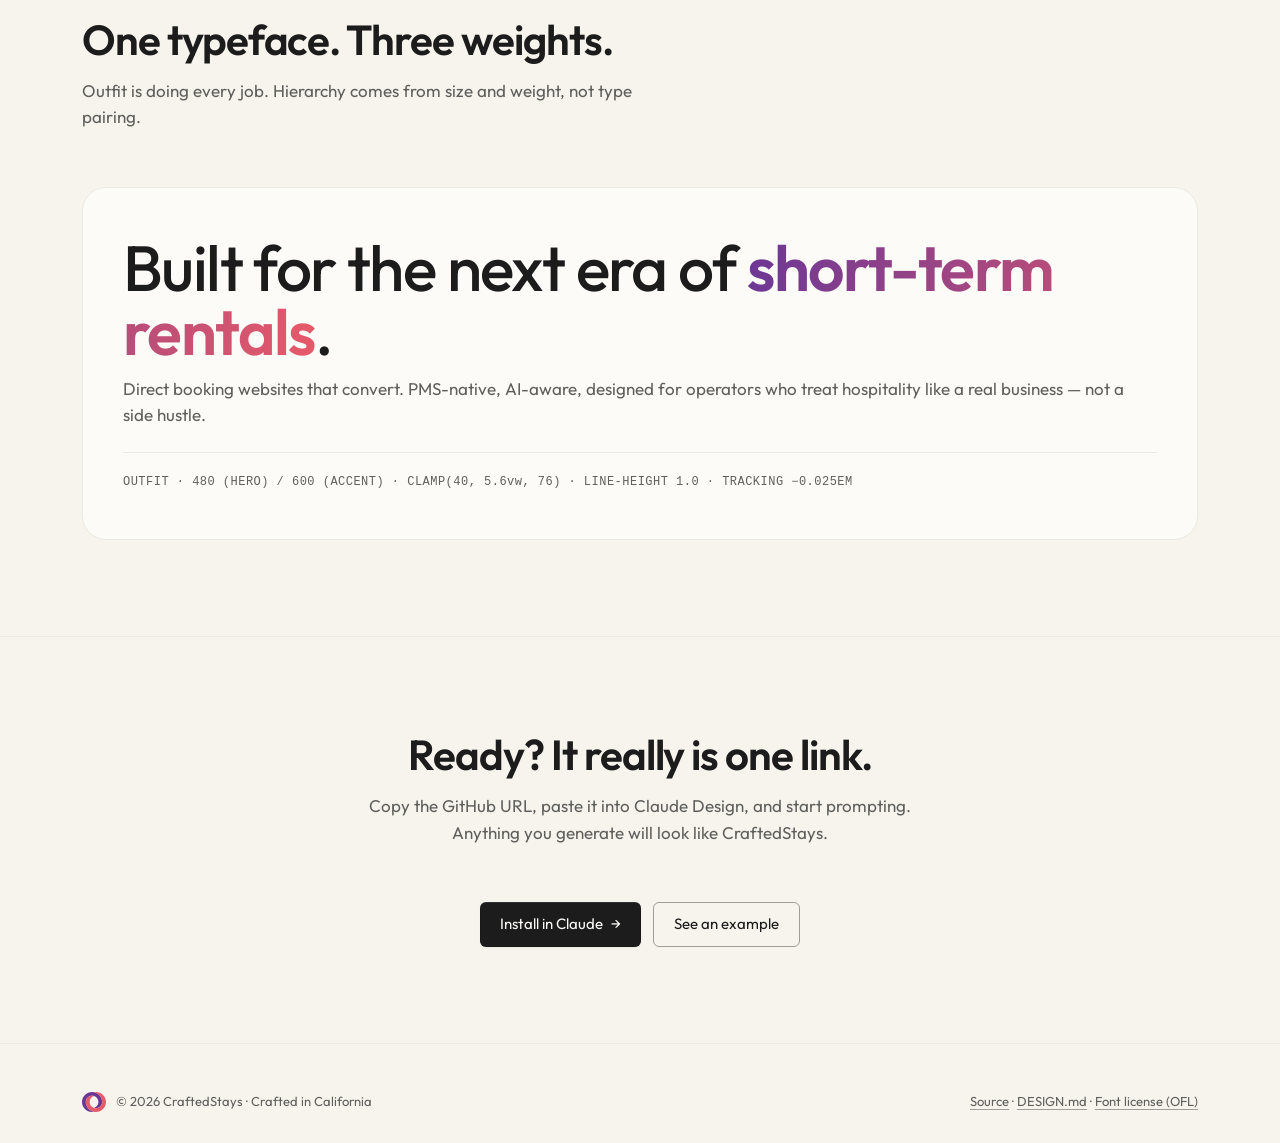
==== commit c41e4efe: "index.html: lead with non-developer install flow Reframes the landing page for a non-engineering tea" ====
--- a/index.html
+++ b/index.html
@@ -67,6 +67,32 @@
   .hero-sub{font-size:19px;line-height:1.55;color:var(--ink-60);max-width:60ch;margin:0 0 36px;font-weight:400}
   .hero-cta{display:flex;gap:12px;align-items:center;flex-wrap:wrap}
 
+  /* Install (no-code, copy-paste) */
+  .install{padding:64px 0 96px}
+  .install-card{background:var(--paper);border:1px solid var(--line);border-radius:24px;padding:40px;display:grid;grid-template-columns:1fr;gap:36px}
+  @media (min-width:880px){.install-card{grid-template-columns:1.05fr 1fr;gap:48px;padding:48px}}
+  .install-head h2{font-family:'Outfit';font-weight:600;font-size:clamp(26px,3vw,34px);line-height:1.1;letter-spacing:-0.02em;margin:0 0 12px}
+  .install-head p{font-size:16px;color:var(--ink-60);line-height:1.55;margin:0 0 24px}
+  .copy-row{display:flex;align-items:stretch;gap:0;border:1px solid var(--line-strong);border-radius:10px;background:var(--cream);overflow:hidden;max-width:100%}
+  .copy-row input{flex:1;min-width:0;border:none;background:transparent;padding:14px 16px;font-family:ui-monospace,Menlo,monospace;font-size:13px;color:var(--ink);outline:none}
+  .copy-row button{border:none;background:var(--ink);color:var(--paper);padding:0 20px;font-family:'Outfit';font-size:14px;font-weight:500;cursor:pointer;display:inline-flex;align-items:center;gap:8px;transition:opacity .15s ease}
+  .copy-row button:hover{opacity:.9}
+  .copy-row button.copied{background:var(--purple)}
+  .copy-hint{font-size:12px;color:var(--ink-60);margin:10px 0 0;font-family:ui-monospace,Menlo,monospace}
+  .steps{list-style:none;padding:0;margin:0;counter-reset:step;display:flex;flex-direction:column;gap:18px}
+  .steps li{counter-increment:step;display:grid;grid-template-columns:36px 1fr;gap:14px;align-items:start}
+  .steps li::before{content:counter(step);grid-column:1;width:30px;height:30px;border-radius:50%;background:var(--cream-2);border:1px solid var(--line-strong);display:inline-flex;align-items:center;justify-content:center;font-family:'Outfit';font-size:13px;font-weight:600;color:var(--ink);margin-top:1px}
+  .steps li:nth-child(1)::before{background:rgba(107,55,149,0.12);border-color:rgba(107,55,149,0.35);color:var(--purple)}
+  .steps li:nth-child(2)::before{background:rgba(231,90,105,0.12);border-color:rgba(231,90,105,0.35);color:var(--coral)}
+  .steps li:nth-child(3)::before{background:rgba(255,154,60,0.18);border-color:rgba(255,154,60,0.4);color:#B96A1F}
+  .steps .step-title{font-size:16px;font-weight:600;color:var(--ink);margin:0 0 4px;line-height:1.35}
+  .steps .step-body{font-size:14.5px;color:var(--ink-60);line-height:1.55;margin:0}
+  .steps a{color:var(--ink);text-decoration:underline;text-underline-offset:3px;text-decoration-color:var(--ink-40)}
+  .steps a:hover{text-decoration-color:var(--ink)}
+  .other-ways{margin-top:24px;padding-top:24px;border-top:1px solid var(--line);font-size:14px;color:var(--ink-60);line-height:1.6}
+  .other-ways strong{color:var(--ink);font-weight:600}
+  .other-ways code{font-family:ui-monospace,Menlo,monospace;font-size:13px;background:var(--cream);padding:1px 6px;border-radius:4px;border:1px solid var(--line)}
+
   /* Section */
   .section{padding:96px 0;border-top:1px solid var(--line)}
   .section-eyebrow{display:inline-block;font-size:12px;font-weight:600;letter-spacing:0.14em;text-transform:uppercase;color:var(--ink-60);margin-bottom:16px}
@@ -141,20 +167,64 @@
 <section class="hero">
   <div class="wrap">
     <div class="hero-eyebrow">CraftedStays Design System · v1.0</div>
-    <h1>The visual language for the <span class="accent">next era</span> of short-term rentals.</h1>
-    <p class="hero-sub">Warm cream parchment, Outfit sans, Lucide icons, purple and coral brand identity. One DESIGN.md any AI tool can read. One reference page. One source of truth.</p>
+    <h1>Our brand, on tap for <span class="accent">every prototype</span> you build.</h1>
+    <p class="hero-sub">Plug this design system into Claude and every page, dashboard, or email you generate will look on-brand. No code. One link to copy.</p>
     <div class="hero-cta">
-      <a href="exemplar.html" class="btn btn-primary btn-arrow">View the exemplar</a>
-      <a href="DESIGN.md" class="btn btn-ghost">Read DESIGN.md</a>
+      <a href="#install" class="btn btn-primary btn-arrow">Install in Claude (1 min)</a>
+      <a href="exemplar.html" class="btn btn-ghost">See an example</a>
+    </div>
+  </div>
+</section>
+
+<section class="install" id="install">
+  <div class="wrap">
+    <div class="install-card">
+      <div class="install-head">
+        <div class="section-eyebrow" style="margin-bottom:14px">Get started</div>
+        <h2>Plug it into Claude in three steps.</h2>
+        <p>Claude Design lets you generate on-brand prototypes from a plain-language prompt. Paste this GitHub link in once and every prototype inherits our colors, fonts, and components automatically.</p>
+        <label class="copy-hint" for="repo-url">1. Copy this link</label>
+        <div class="copy-row">
+          <input id="repo-url" type="text" readonly value="https://github.com/thegilbertchan/craftedstays-design-system" aria-label="GitHub repo URL">
+          <button id="copy-btn" type="button" aria-label="Copy GitHub URL">
+            <svg xmlns="http://www.w3.org/2000/svg" width="16" height="16" viewBox="0 0 24 24" fill="none" stroke="currentColor" stroke-width="2" stroke-linecap="round" stroke-linejoin="round"><rect x="9" y="9" width="13" height="13" rx="2" ry="2"/><path d="M5 15H4a2 2 0 0 1-2-2V4a2 2 0 0 1 2-2h9a2 2 0 0 1 2 2v1"/></svg>
+            <span id="copy-label">Copy link</span>
+          </button>
+        </div>
+        <p class="copy-hint">github.com/thegilbertchan/craftedstays-design-system</p>
+      </div>
+      <ol class="steps">
+        <li>
+          <div>
+            <p class="step-title">Open Claude Design</p>
+            <p class="step-body">Go to <a href="https://claude.ai/design" target="_blank" rel="noopener">claude.ai/design</a> and click <strong>Create new design system</strong>.</p>
+          </div>
+        </li>
+        <li>
+          <div>
+            <p class="step-title">Paste the link</p>
+            <p class="step-body">In the <em>Link code on GitHub</em> field, paste the URL you just copied. Claude will read our DESIGN.md, fonts, and reference page automatically.</p>
+          </div>
+        </li>
+        <li>
+          <div>
+            <p class="step-title">Start prompting</p>
+            <p class="step-body">Try: <em>"Build a CraftedStays pricing page with three tiers."</em> Every prototype from now on will be on-brand.</p>
+          </div>
+        </li>
+      </ol>
+    </div>
+    <div class="other-ways">
+      <strong>Not using Claude Design?</strong> &nbsp;You can also paste the same GitHub link into <strong>Cursor</strong>, <strong>Lovable</strong>, <strong>v0</strong>, or any AI tool that accepts a repo URL. Engineers using <strong>Claude Code</strong> can install the bundled skill — see <a href="https://github.com/thegilbertchan/craftedstays-design-system#-for-claude-code-cli" target="_blank" rel="noopener">README</a>.
     </div>
   </div>
 </section>
 
 <section class="section">
   <div class="wrap">
-    <div class="section-eyebrow">What's in the system</div>
+    <div class="section-eyebrow">What's inside</div>
     <h2 class="section-title">Six artifacts. One source of truth.</h2>
-    <p class="section-lede">Everything anyone needs to design, build, or generate on-brand UI for CraftedStays. Drop into Claude Design, Cursor, Lovable, or hand to a designer.</p>
+    <p class="section-lede">When you paste the GitHub link into Claude, this is what it reads. You don't need to open any of these files yourself — but they're here if you're curious.</p>
     <div class="grid">
       <a href="DESIGN.md" class="card">
         <div class="icon"><svg xmlns="http://www.w3.org/2000/svg" viewBox="0 0 24 24" fill="none" stroke="currentColor" stroke-width="2" stroke-linecap="round" stroke-linejoin="round"><path d="M14 2H6a2 2 0 0 0-2 2v16a2 2 0 0 0 2 2h12a2 2 0 0 0 2-2V8z"/><polyline points="14 2 14 8 20 8"/><line x1="16" y1="13" x2="8" y2="13"/><line x1="16" y1="17" x2="8" y2="17"/><polyline points="10 9 9 9 8 9"/></svg></div>
@@ -232,11 +302,11 @@
 
 <section class="section">
   <div class="wrap" style="text-align:center">
-    <h2 class="section-title">Use it however you want.</h2>
-    <p class="section-lede" style="margin-left:auto;margin-right:auto">Read the spec, view the exemplar, install the fonts, install the Claude Code skill. The whole system is one URL and one markdown file.</p>
+    <h2 class="section-title">Ready? It really is one link.</h2>
+    <p class="section-lede" style="margin-left:auto;margin-right:auto">Copy the GitHub URL, paste it into Claude Design, and start prompting. Anything you generate will look like CraftedStays.</p>
     <div style="display:flex;gap:12px;justify-content:center;flex-wrap:wrap">
-      <a href="exemplar.html" class="btn btn-primary btn-arrow">View the exemplar</a>
-      <a href="https://github.com/thegilbertchan/craftedstays-design-system" class="btn btn-ghost">View on GitHub</a>
+      <a href="#install" class="btn btn-primary btn-arrow">Install in Claude</a>
+      <a href="exemplar.html" class="btn btn-ghost">See an example</a>
     </div>
   </div>
 </section>
@@ -254,5 +324,27 @@
     </div>
   </div>
 </footer>
+<script>
+  (function(){
+    var btn=document.getElementById('copy-btn');
+    var input=document.getElementById('repo-url');
+    var label=document.getElementById('copy-label');
+    if(!btn||!input||!label)return;
+    btn.addEventListener('click',function(){
+      var done=function(){
+        btn.classList.add('copied');
+        label.textContent='Copied';
+        setTimeout(function(){btn.classList.remove('copied');label.textContent='Copy link';},1800);
+      };
+      if(navigator.clipboard&&navigator.clipboard.writeText){
+        navigator.clipboard.writeText(input.value).then(done).catch(function(){
+          input.select();document.execCommand('copy');done();
+        });
+      }else{
+        input.select();document.execCommand('copy');done();
+      }
+    });
+  })();
+</script>
 </body>
 </html>
